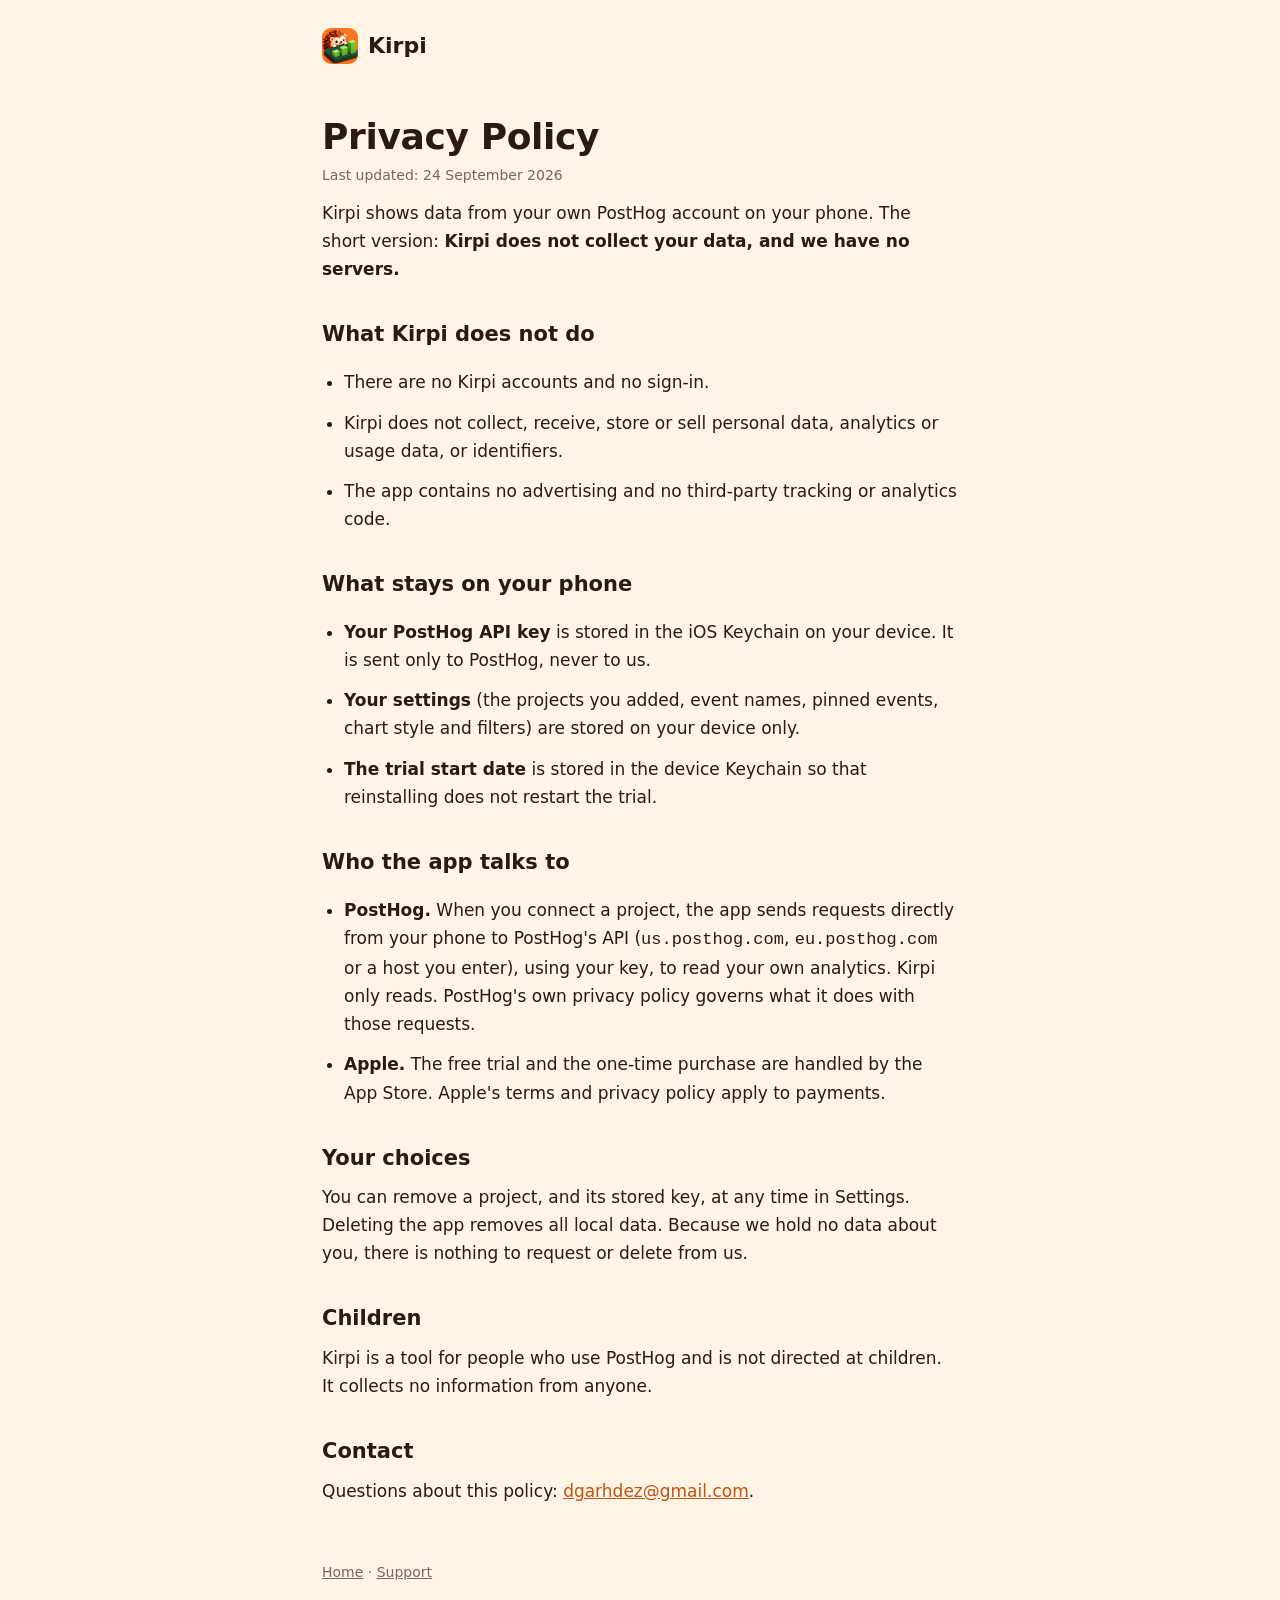
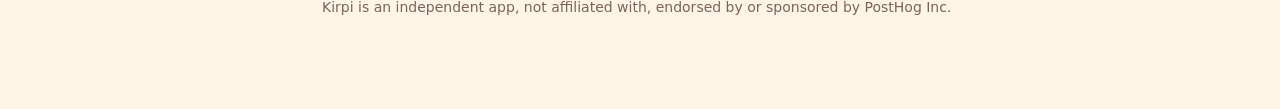
==== privacy/index.html @ 85c3c1c9 "Publish the Kirpi privacy and support pages Co-Authored-By: Claude Sonnet 5 <noreply@anthropic.com>" ====
<!doctype html>
<html lang="en">
<head>
<meta charset="utf-8">
<meta name="viewport" content="width=device-width, initial-scale=1">
<title>Kirpi Privacy Policy</title>
<meta name="description" content="Kirpi collects nothing. No accounts, no servers, no tracking.">
<link rel="icon" href="../assets/icon.png">
<link rel="stylesheet" href="../assets/style.css">
</head>
<body>
<div class="wrap">
  <header><a class="brand" href="../"><img src="../assets/icon.png" alt="">Kirpi</a></header>
  <h1>Privacy Policy</h1>
  <p class="updated">Last updated: 24 September 2026</p>

  <p>Kirpi shows data from your own PostHog account on your phone. The short version: <strong>Kirpi does not collect your data, and we have no servers.</strong></p>

  <h2>What Kirpi does not do</h2>
  <ul>
    <li>There are no Kirpi accounts and no sign-in.</li>
    <li>Kirpi does not collect, receive, store or sell personal data, analytics or usage data, or identifiers.</li>
    <li>The app contains no advertising and no third-party tracking or analytics code.</li>
  </ul>

  <h2>What stays on your phone</h2>
  <ul>
    <li><strong>Your PostHog API key</strong> is stored in the iOS Keychain on your device. It is sent only to PostHog, never to us.</li>
    <li><strong>Your settings</strong> (the projects you added, event names, pinned events, chart style and filters) are stored on your device only.</li>
    <li><strong>The trial start date</strong> is stored in the device Keychain so that reinstalling does not restart the trial.</li>
  </ul>

  <h2>Who the app talks to</h2>
  <ul>
    <li><strong>PostHog.</strong> When you connect a project, the app sends requests directly from your phone to PostHog's API (<code>us.posthog.com</code>, <code>eu.posthog.com</code> or a host you enter), using your key, to read your own analytics. Kirpi only reads. PostHog's own privacy policy governs what it does with those requests.</li>
    <li><strong>Apple.</strong> The free trial and the one-time purchase are handled by the App Store. Apple's terms and privacy policy apply to payments.</li>
  </ul>

  <h2>Your choices</h2>
  <p>You can remove a project, and its stored key, at any time in Settings. Deleting the app removes all local data. Because we hold no data about you, there is nothing to request or delete from us.</p>

  <h2>Children</h2>
  <p>Kirpi is a tool for people who use PostHog and is not directed at children. It collects no information from anyone.</p>

  <h2>Contact</h2>
  <p>Questions about this policy: <a href="mailto:dgarhdez@gmail.com">dgarhdez@gmail.com</a>.</p>

  <footer>
    <p><a href="../">Home</a> · <a href="../support/">Support</a></p>
    <p>Kirpi is an independent app, not affiliated with, endorsed by or sponsored by PostHog Inc.</p>
  </footer>
</div>
</body>
</html>
---- assets/style.css ----
/* Shared by every page. System fonts only: no web-font requests, so the site itself tracks nobody. */
:root { --bg:#fff4e6; --card:#fff; --ink:#2a1a10; --mute:#7a6558; --line:#f0dcc6; --accent:#c2500f; --orange:#fa7526; }
@media (prefers-color-scheme: dark) {
  :root { --bg:#12211a; --card:#1b3226; --ink:#f6efe6; --mute:#a9b8ae; --line:#28463a; --accent:#ff8a45; }
}
* { box-sizing: border-box; }
body { margin: 0; background: var(--bg); color: var(--ink); font: 17px/1.65 -apple-system, "SF Pro Text", system-ui, "Segoe UI", sans-serif; }
.wrap { max-width: 680px; margin: 0 auto; padding: 28px 22px 80px; }
header a.brand { display: inline-flex; align-items: center; gap: 10px; color: var(--ink); text-decoration: none; font-weight: 800; font-size: 22px; }
header img { width: 36px; height: 36px; border-radius: 9px; }
h1 { font-size: 36px; line-height: 1.15; margin: 44px 0 6px; letter-spacing: -0.01em; }
h2 { font-size: 21px; margin: 34px 0 8px; }
p, li { margin: 0 0 12px; }
ul { padding-left: 22px; }
a { color: var(--accent); }
.updated, .note { color: var(--mute); font-size: 14px; }
.hero { text-align: center; padding-top: 48px; }
.hero img { width: 120px; height: 120px; border-radius: 27px; box-shadow: 0 10px 30px rgba(0,0,0,.18); }
.hero h1 { margin-top: 22px; }
.hero .tag { font-size: 20px; color: var(--mute); margin-bottom: 26px; }
.pill { display: inline-block; background: var(--orange); color: #fff; font-weight: 700; padding: 10px 22px; border-radius: 999px; text-decoration: none; }
.links { margin-top: 28px; display: flex; gap: 22px; justify-content: center; flex-wrap: wrap; }
.card { background: var(--card); border: 1px solid var(--line); border-radius: 16px; padding: 4px 20px 8px; margin: 14px 0; }
details { border-bottom: 1px solid var(--line); padding: 12px 0; } details:last-child { border-bottom: 0; }
summary { cursor: pointer; font-weight: 700; }
details p { margin: 8px 0 0; }
footer { margin-top: 56px; color: var(--mute); font-size: 14px; }
footer a { color: var(--mute); }
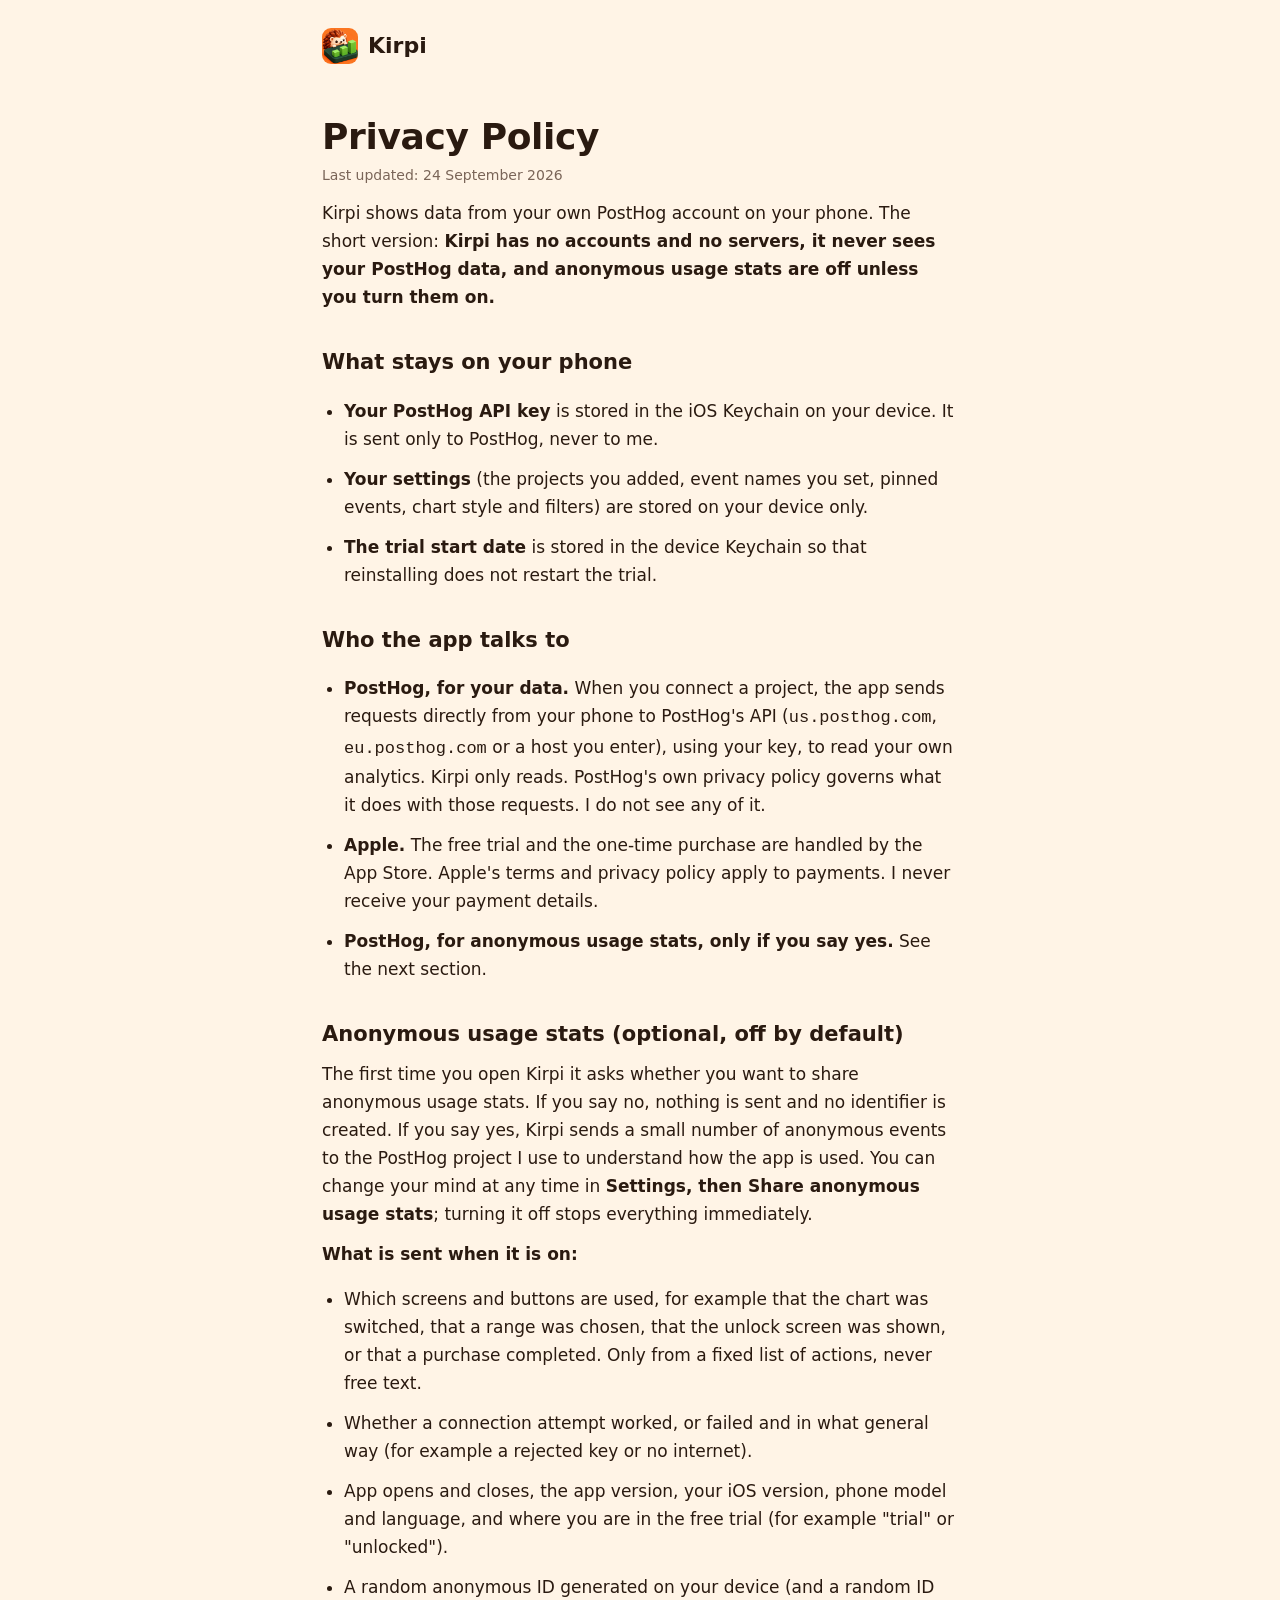
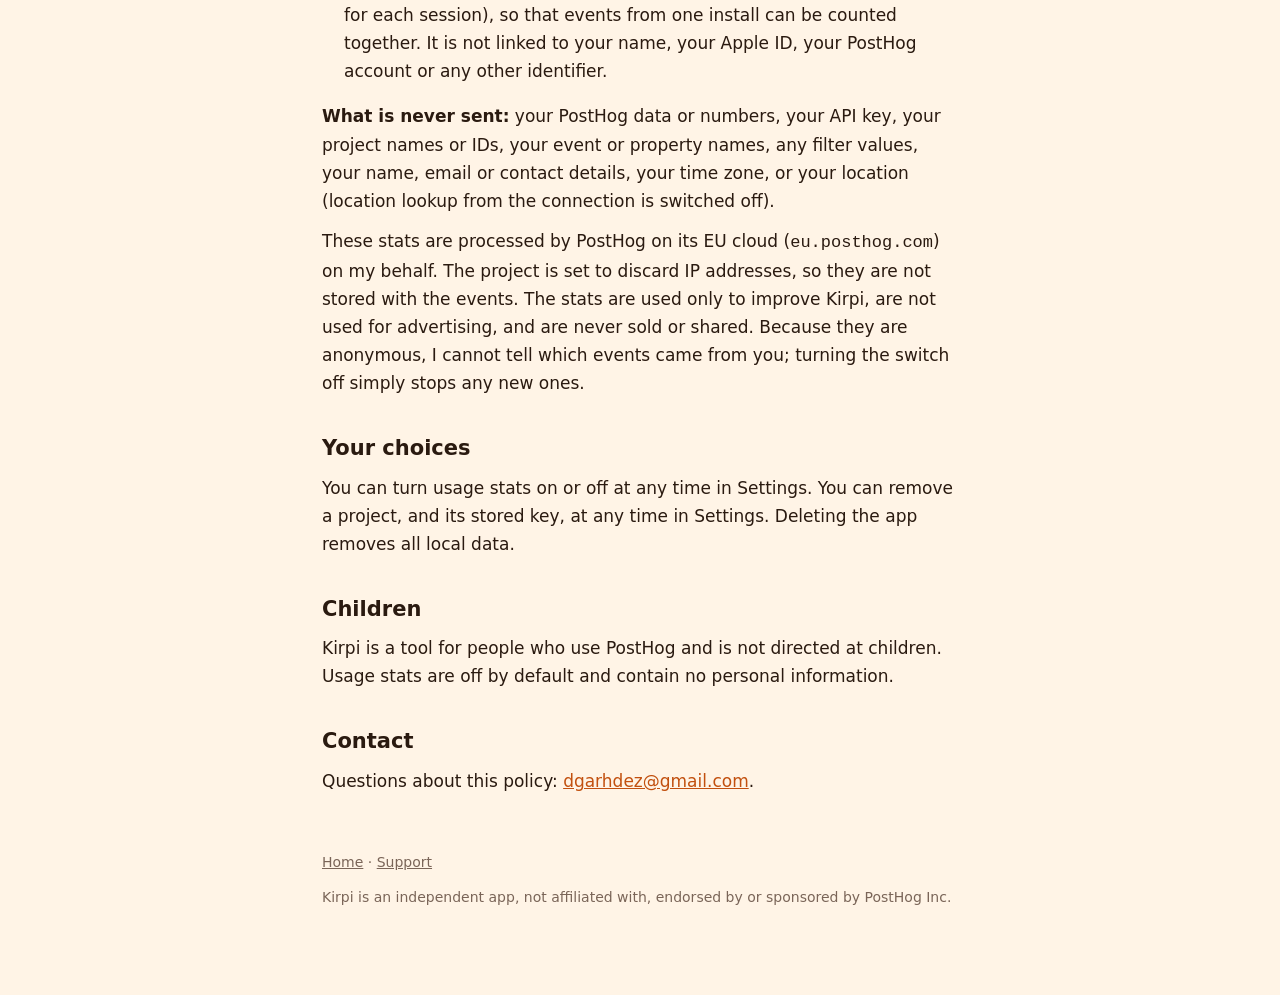
==== commit c140382d: "Update site from the app repo" ====
--- a/privacy/index.html
+++ b/privacy/index.html
@@ -4,7 +4,7 @@
 <meta charset="utf-8">
 <meta name="viewport" content="width=device-width, initial-scale=1">
 <title>Kirpi Privacy Policy</title>
-<meta name="description" content="Kirpi collects nothing. No accounts, no servers, no tracking.">
+<meta name="description" content="Kirpi has no accounts and no servers. Anonymous usage stats are off unless you turn them on.">
 <link rel="icon" href="../assets/icon.png">
 <link rel="stylesheet" href="../assets/style.css">
 </head>
@@ -14,33 +14,39 @@
   <h1>Privacy Policy</h1>
   <p class="updated">Last updated: 24 September 2026</p>
 
-  <p>Kirpi shows data from your own PostHog account on your phone. The short version: <strong>Kirpi does not collect your data, and we have no servers.</strong></p>
-
-  <h2>What Kirpi does not do</h2>
-  <ul>
-    <li>There are no Kirpi accounts and no sign-in.</li>
-    <li>Kirpi does not collect, receive, store or sell personal data, analytics or usage data, or identifiers.</li>
-    <li>The app contains no advertising and no third-party tracking or analytics code.</li>
-  </ul>
+  <p>Kirpi shows data from your own PostHog account on your phone. The short version: <strong>Kirpi has no accounts and no servers, it never sees your PostHog data, and anonymous usage stats are off unless you turn them on.</strong></p>
 
   <h2>What stays on your phone</h2>
   <ul>
-    <li><strong>Your PostHog API key</strong> is stored in the iOS Keychain on your device. It is sent only to PostHog, never to us.</li>
-    <li><strong>Your settings</strong> (the projects you added, event names, pinned events, chart style and filters) are stored on your device only.</li>
+    <li><strong>Your PostHog API key</strong> is stored in the iOS Keychain on your device. It is sent only to PostHog, never to me.</li>
+    <li><strong>Your settings</strong> (the projects you added, event names you set, pinned events, chart style and filters) are stored on your device only.</li>
     <li><strong>The trial start date</strong> is stored in the device Keychain so that reinstalling does not restart the trial.</li>
   </ul>
 
   <h2>Who the app talks to</h2>
   <ul>
-    <li><strong>PostHog.</strong> When you connect a project, the app sends requests directly from your phone to PostHog's API (<code>us.posthog.com</code>, <code>eu.posthog.com</code> or a host you enter), using your key, to read your own analytics. Kirpi only reads. PostHog's own privacy policy governs what it does with those requests.</li>
-    <li><strong>Apple.</strong> The free trial and the one-time purchase are handled by the App Store. Apple's terms and privacy policy apply to payments.</li>
+    <li><strong>PostHog, for your data.</strong> When you connect a project, the app sends requests directly from your phone to PostHog's API (<code>us.posthog.com</code>, <code>eu.posthog.com</code> or a host you enter), using your key, to read your own analytics. Kirpi only reads. PostHog's own privacy policy governs what it does with those requests. I do not see any of it.</li>
+    <li><strong>Apple.</strong> The free trial and the one-time purchase are handled by the App Store. Apple's terms and privacy policy apply to payments. I never receive your payment details.</li>
+    <li><strong>PostHog, for anonymous usage stats, only if you say yes.</strong> See the next section.</li>
   </ul>
 
+  <h2>Anonymous usage stats (optional, off by default)</h2>
+  <p>The first time you open Kirpi it asks whether you want to share anonymous usage stats. If you say no, nothing is sent and no identifier is created. If you say yes, Kirpi sends a small number of anonymous events to the PostHog project I use to understand how the app is used. You can change your mind at any time in <strong>Settings, then Share anonymous usage stats</strong>; turning it off stops everything immediately.</p>
+  <p><strong>What is sent when it is on:</strong></p>
+  <ul>
+    <li>Which screens and buttons are used, for example that the chart was switched, that a range was chosen, that the unlock screen was shown, or that a purchase completed. Only from a fixed list of actions, never free text.</li>
+    <li>Whether a connection attempt worked, or failed and in what general way (for example a rejected key or no internet).</li>
+    <li>App opens and closes, the app version, your iOS version, phone model and language, and where you are in the free trial (for example "trial" or "unlocked").</li>
+    <li>A random anonymous ID generated on your device (and a random ID for each session), so that events from one install can be counted together. It is not linked to your name, your Apple ID, your PostHog account or any other identifier.</li>
+  </ul>
+  <p><strong>What is never sent:</strong> your PostHog data or numbers, your API key, your project names or IDs, your event or property names, any filter values, your name, email or contact details, your time zone, or your location (location lookup from the connection is switched off).</p>
+  <p>These stats are processed by PostHog on its EU cloud (<code>eu.posthog.com</code>) on my behalf. The project is set to discard IP addresses, so they are not stored with the events. The stats are used only to improve Kirpi, are not used for advertising, and are never sold or shared. Because they are anonymous, I cannot tell which events came from you; turning the switch off simply stops any new ones.</p>
+
   <h2>Your choices</h2>
-  <p>You can remove a project, and its stored key, at any time in Settings. Deleting the app removes all local data. Because we hold no data about you, there is nothing to request or delete from us.</p>
+  <p>You can turn usage stats on or off at any time in Settings. You can remove a project, and its stored key, at any time in Settings. Deleting the app removes all local data.</p>
 
   <h2>Children</h2>
-  <p>Kirpi is a tool for people who use PostHog and is not directed at children. It collects no information from anyone.</p>
+  <p>Kirpi is a tool for people who use PostHog and is not directed at children. Usage stats are off by default and contain no personal information.</p>
 
   <h2>Contact</h2>
   <p>Questions about this policy: <a href="mailto:dgarhdez@gmail.com">dgarhdez@gmail.com</a>.</p>
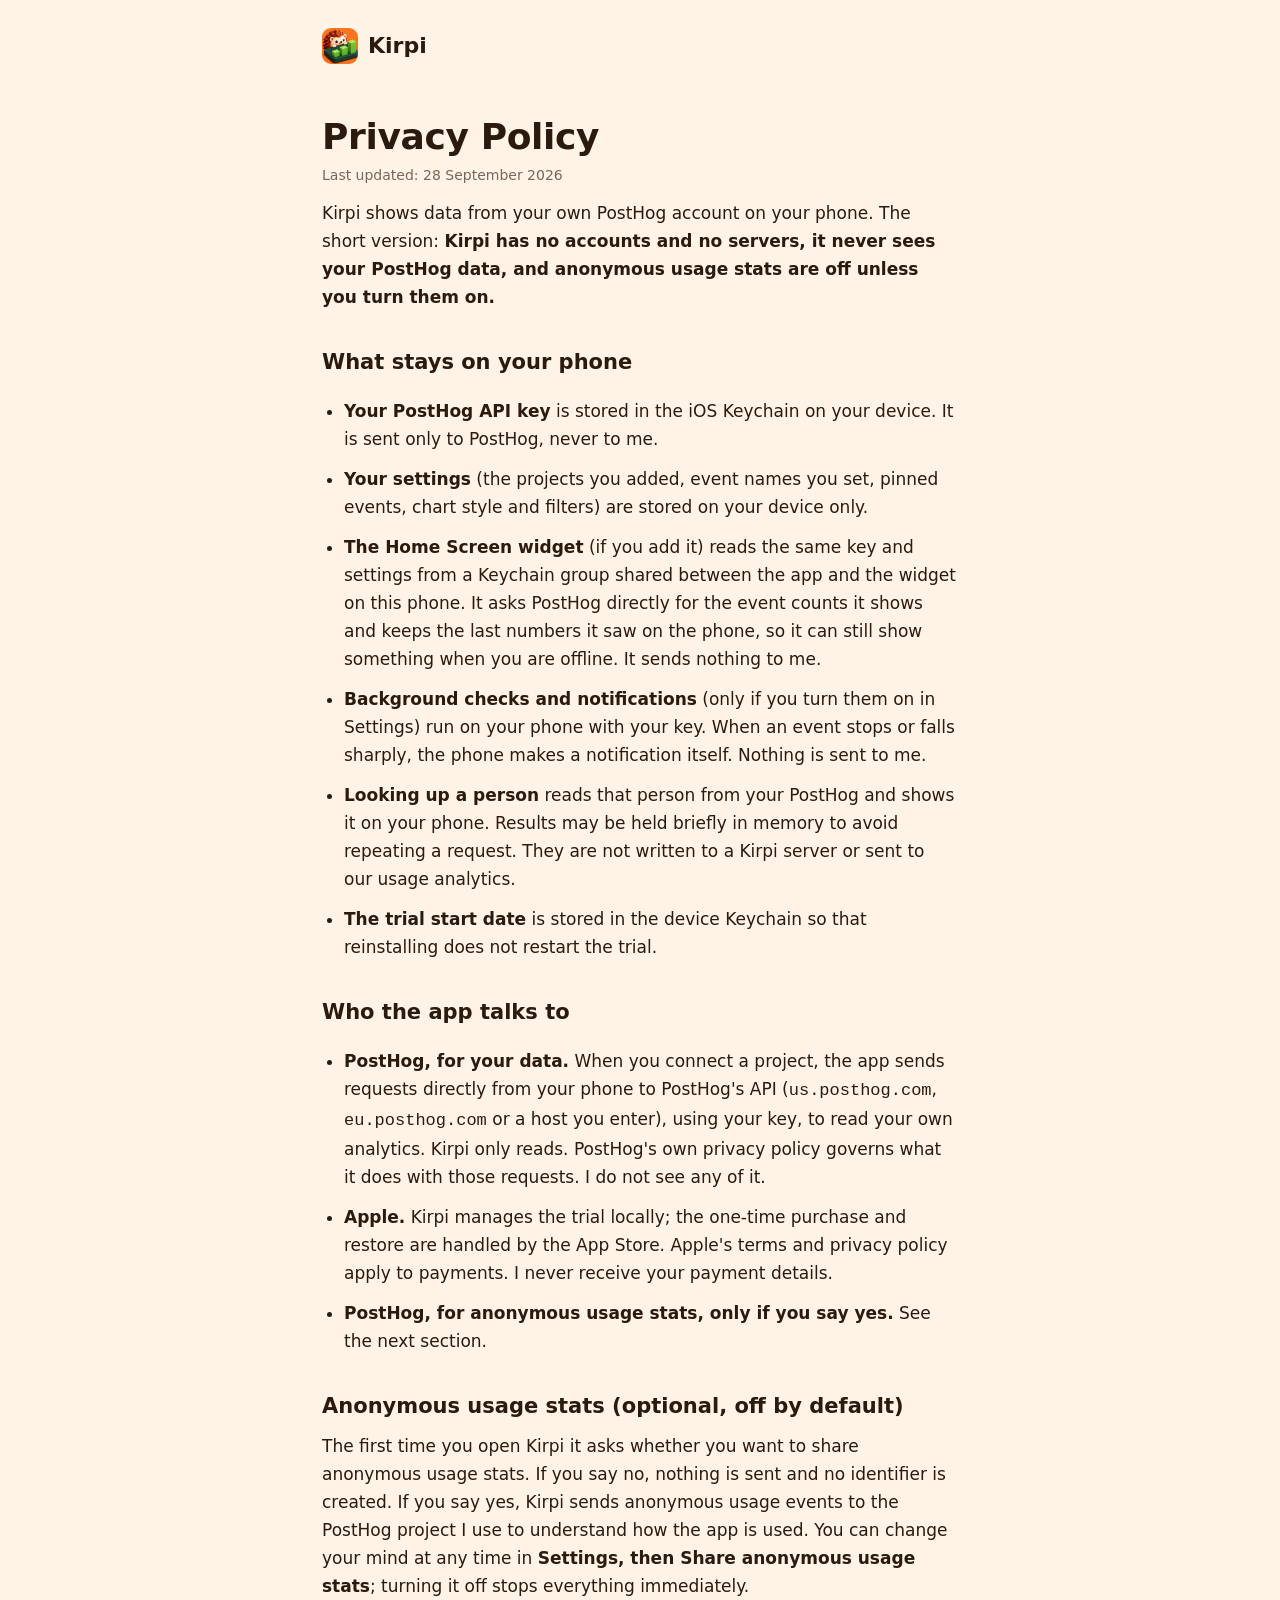
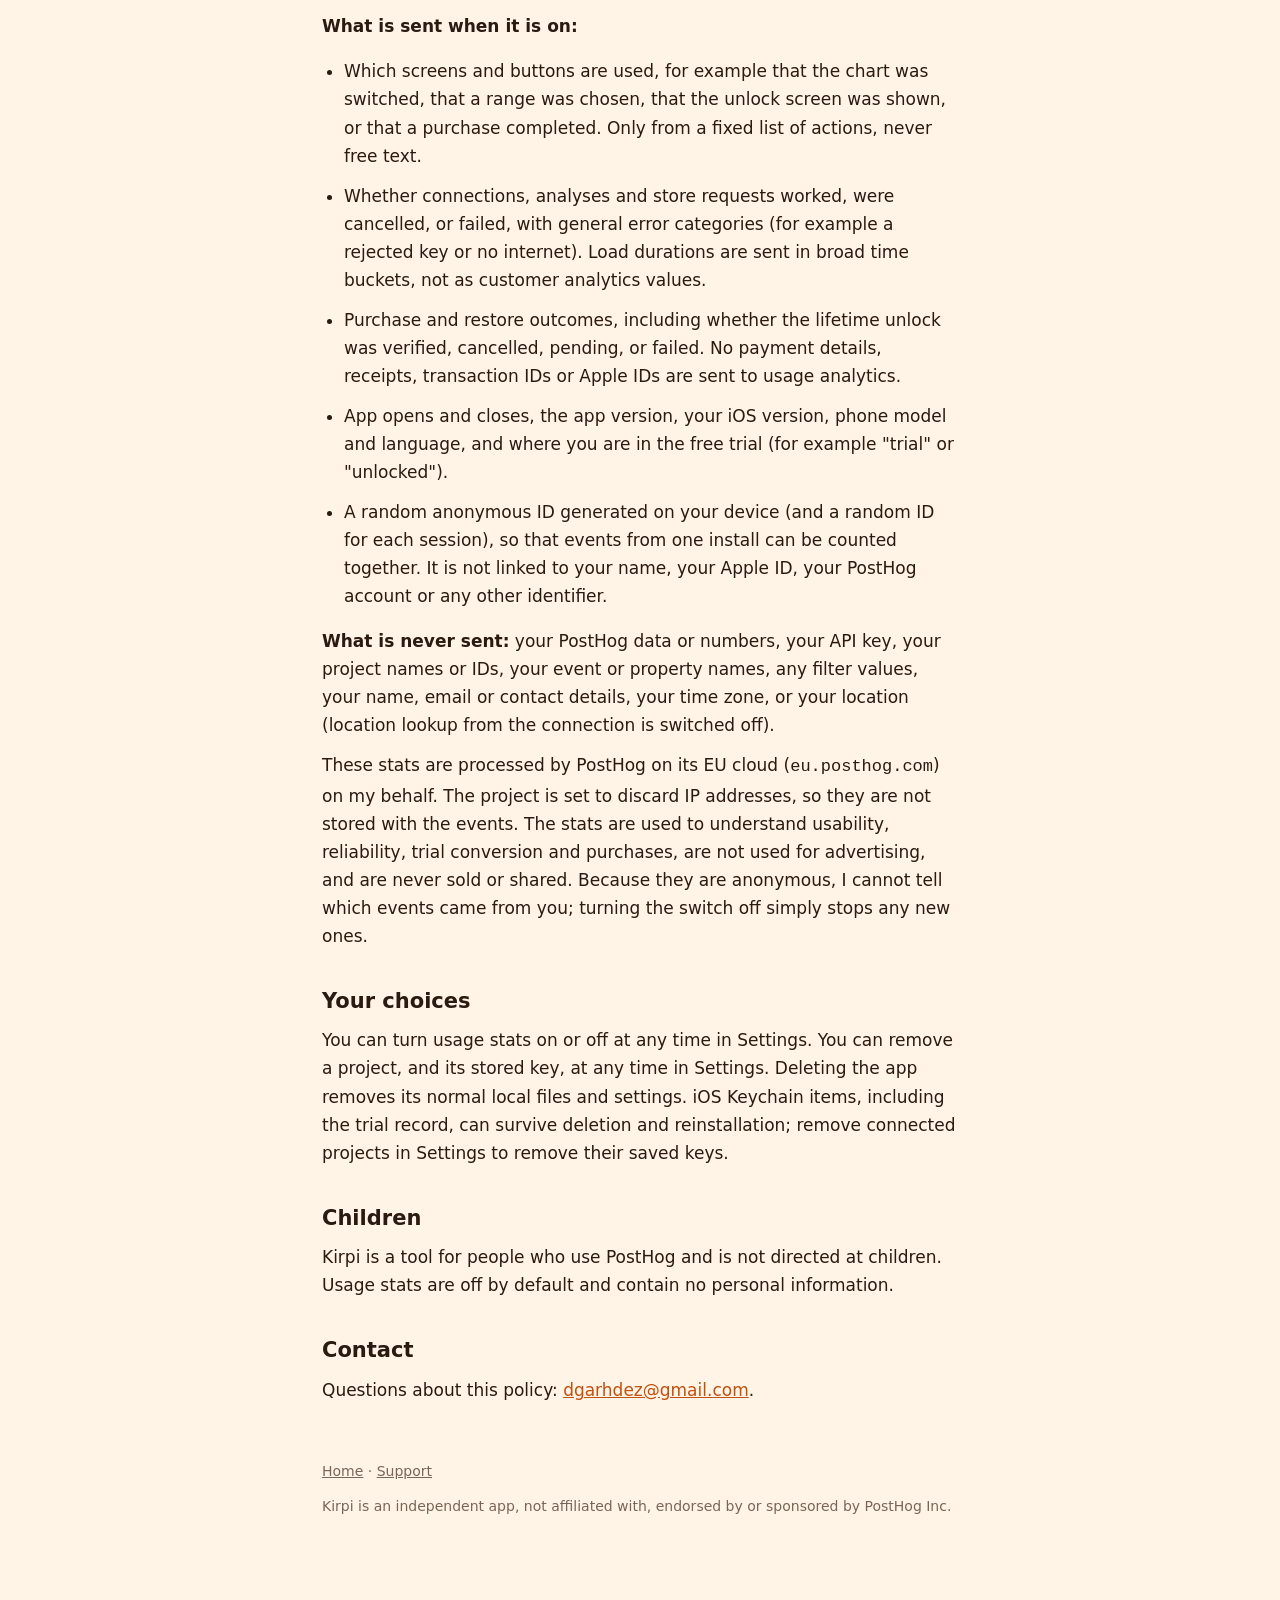
==== commit f7175393: "Update site from the app repo" ====
--- a/privacy/index.html
+++ b/privacy/index.html
@@ -12,7 +12,7 @@
 <div class="wrap">
   <header><a class="brand" href="../"><img src="../assets/icon.png" alt="">Kirpi</a></header>
   <h1>Privacy Policy</h1>
-  <p class="updated">Last updated: 24 September 2026</p>
+  <p class="updated">Last updated: 28 September 2026</p>
 
   <p>Kirpi shows data from your own PostHog account on your phone. The short version: <strong>Kirpi has no accounts and no servers, it never sees your PostHog data, and anonymous usage stats are off unless you turn them on.</strong></p>
 
@@ -20,30 +20,34 @@
   <ul>
     <li><strong>Your PostHog API key</strong> is stored in the iOS Keychain on your device. It is sent only to PostHog, never to me.</li>
     <li><strong>Your settings</strong> (the projects you added, event names you set, pinned events, chart style and filters) are stored on your device only.</li>
+    <li><strong>The Home Screen widget</strong> (if you add it) reads the same key and settings from a Keychain group shared between the app and the widget on this phone. It asks PostHog directly for the event counts it shows and keeps the last numbers it saw on the phone, so it can still show something when you are offline. It sends nothing to me.</li>
+    <li><strong>Background checks and notifications</strong> (only if you turn them on in Settings) run on your phone with your key. When an event stops or falls sharply, the phone makes a notification itself. Nothing is sent to me.</li>
+    <li><strong>Looking up a person</strong> reads that person from your PostHog and shows it on your phone. Results may be held briefly in memory to avoid repeating a request. They are not written to a Kirpi server or sent to our usage analytics.</li>
     <li><strong>The trial start date</strong> is stored in the device Keychain so that reinstalling does not restart the trial.</li>
   </ul>
 
   <h2>Who the app talks to</h2>
   <ul>
     <li><strong>PostHog, for your data.</strong> When you connect a project, the app sends requests directly from your phone to PostHog's API (<code>us.posthog.com</code>, <code>eu.posthog.com</code> or a host you enter), using your key, to read your own analytics. Kirpi only reads. PostHog's own privacy policy governs what it does with those requests. I do not see any of it.</li>
-    <li><strong>Apple.</strong> The free trial and the one-time purchase are handled by the App Store. Apple's terms and privacy policy apply to payments. I never receive your payment details.</li>
+    <li><strong>Apple.</strong> Kirpi manages the trial locally; the one-time purchase and restore are handled by the App Store. Apple's terms and privacy policy apply to payments. I never receive your payment details.</li>
     <li><strong>PostHog, for anonymous usage stats, only if you say yes.</strong> See the next section.</li>
   </ul>
 
   <h2>Anonymous usage stats (optional, off by default)</h2>
-  <p>The first time you open Kirpi it asks whether you want to share anonymous usage stats. If you say no, nothing is sent and no identifier is created. If you say yes, Kirpi sends a small number of anonymous events to the PostHog project I use to understand how the app is used. You can change your mind at any time in <strong>Settings, then Share anonymous usage stats</strong>; turning it off stops everything immediately.</p>
+  <p>The first time you open Kirpi it asks whether you want to share anonymous usage stats. If you say no, nothing is sent and no identifier is created. If you say yes, Kirpi sends anonymous usage events to the PostHog project I use to understand how the app is used. You can change your mind at any time in <strong>Settings, then Share anonymous usage stats</strong>; turning it off stops everything immediately.</p>
   <p><strong>What is sent when it is on:</strong></p>
   <ul>
     <li>Which screens and buttons are used, for example that the chart was switched, that a range was chosen, that the unlock screen was shown, or that a purchase completed. Only from a fixed list of actions, never free text.</li>
-    <li>Whether a connection attempt worked, or failed and in what general way (for example a rejected key or no internet).</li>
+    <li>Whether connections, analyses and store requests worked, were cancelled, or failed, with general error categories (for example a rejected key or no internet). Load durations are sent in broad time buckets, not as customer analytics values.</li>
+    <li>Purchase and restore outcomes, including whether the lifetime unlock was verified, cancelled, pending, or failed. No payment details, receipts, transaction IDs or Apple IDs are sent to usage analytics.</li>
     <li>App opens and closes, the app version, your iOS version, phone model and language, and where you are in the free trial (for example "trial" or "unlocked").</li>
     <li>A random anonymous ID generated on your device (and a random ID for each session), so that events from one install can be counted together. It is not linked to your name, your Apple ID, your PostHog account or any other identifier.</li>
   </ul>
   <p><strong>What is never sent:</strong> your PostHog data or numbers, your API key, your project names or IDs, your event or property names, any filter values, your name, email or contact details, your time zone, or your location (location lookup from the connection is switched off).</p>
-  <p>These stats are processed by PostHog on its EU cloud (<code>eu.posthog.com</code>) on my behalf. The project is set to discard IP addresses, so they are not stored with the events. The stats are used only to improve Kirpi, are not used for advertising, and are never sold or shared. Because they are anonymous, I cannot tell which events came from you; turning the switch off simply stops any new ones.</p>
+  <p>These stats are processed by PostHog on its EU cloud (<code>eu.posthog.com</code>) on my behalf. The project is set to discard IP addresses, so they are not stored with the events. The stats are used to understand usability, reliability, trial conversion and purchases, are not used for advertising, and are never sold or shared. Because they are anonymous, I cannot tell which events came from you; turning the switch off simply stops any new ones.</p>
 
   <h2>Your choices</h2>
-  <p>You can turn usage stats on or off at any time in Settings. You can remove a project, and its stored key, at any time in Settings. Deleting the app removes all local data.</p>
+  <p>You can turn usage stats on or off at any time in Settings. You can remove a project, and its stored key, at any time in Settings. Deleting the app removes its normal local files and settings. iOS Keychain items, including the trial record, can survive deletion and reinstallation; remove connected projects in Settings to remove their saved keys.</p>
 
   <h2>Children</h2>
   <p>Kirpi is a tool for people who use PostHog and is not directed at children. Usage stats are off by default and contain no personal information.</p>
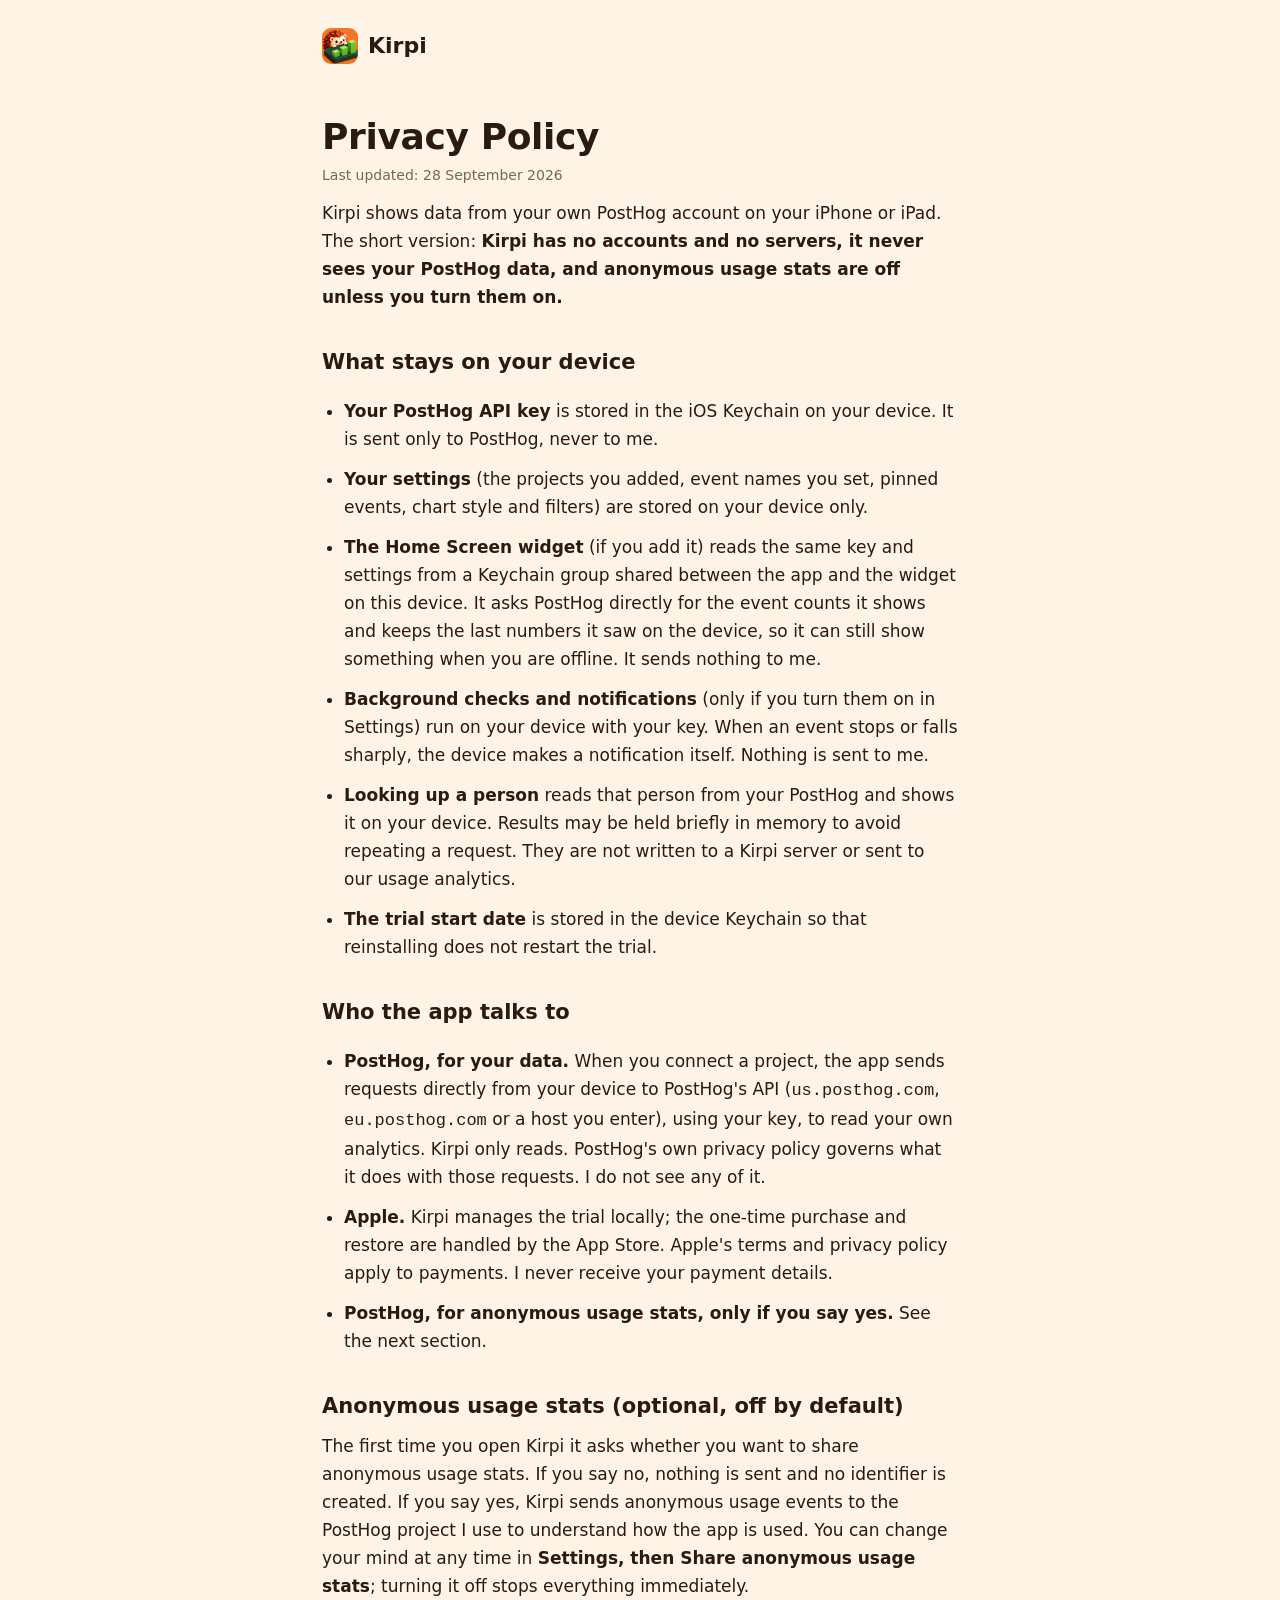
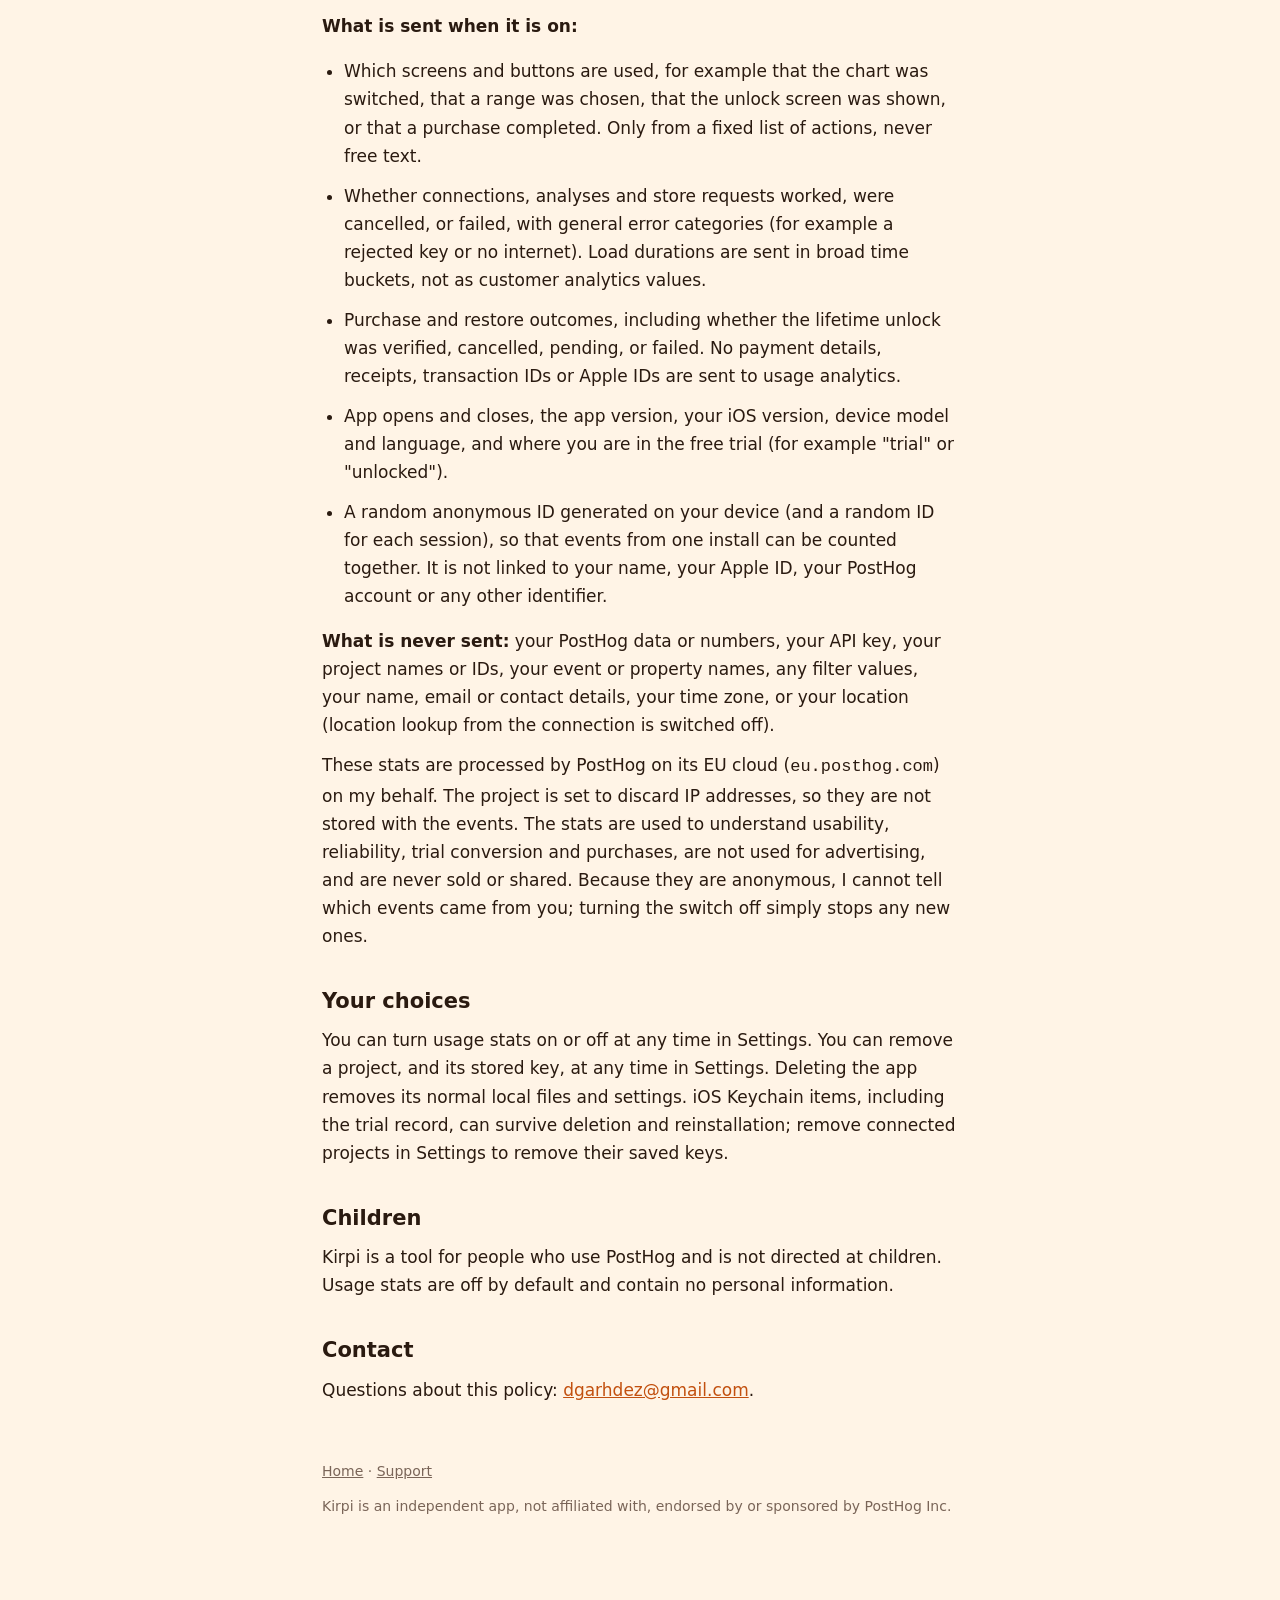
==== commit 2ad49dc5: "Update site from the app repo" ====
--- a/privacy/index.html
+++ b/privacy/index.html
@@ -14,21 +14,21 @@
   <h1>Privacy Policy</h1>
   <p class="updated">Last updated: 28 September 2026</p>
 
-  <p>Kirpi shows data from your own PostHog account on your phone. The short version: <strong>Kirpi has no accounts and no servers, it never sees your PostHog data, and anonymous usage stats are off unless you turn them on.</strong></p>
+  <p>Kirpi shows data from your own PostHog account on your iPhone or iPad. The short version: <strong>Kirpi has no accounts and no servers, it never sees your PostHog data, and anonymous usage stats are off unless you turn them on.</strong></p>
 
-  <h2>What stays on your phone</h2>
+  <h2>What stays on your device</h2>
   <ul>
     <li><strong>Your PostHog API key</strong> is stored in the iOS Keychain on your device. It is sent only to PostHog, never to me.</li>
     <li><strong>Your settings</strong> (the projects you added, event names you set, pinned events, chart style and filters) are stored on your device only.</li>
-    <li><strong>The Home Screen widget</strong> (if you add it) reads the same key and settings from a Keychain group shared between the app and the widget on this phone. It asks PostHog directly for the event counts it shows and keeps the last numbers it saw on the phone, so it can still show something when you are offline. It sends nothing to me.</li>
-    <li><strong>Background checks and notifications</strong> (only if you turn them on in Settings) run on your phone with your key. When an event stops or falls sharply, the phone makes a notification itself. Nothing is sent to me.</li>
-    <li><strong>Looking up a person</strong> reads that person from your PostHog and shows it on your phone. Results may be held briefly in memory to avoid repeating a request. They are not written to a Kirpi server or sent to our usage analytics.</li>
+    <li><strong>The Home Screen widget</strong> (if you add it) reads the same key and settings from a Keychain group shared between the app and the widget on this device. It asks PostHog directly for the event counts it shows and keeps the last numbers it saw on the device, so it can still show something when you are offline. It sends nothing to me.</li>
+    <li><strong>Background checks and notifications</strong> (only if you turn them on in Settings) run on your device with your key. When an event stops or falls sharply, the device makes a notification itself. Nothing is sent to me.</li>
+    <li><strong>Looking up a person</strong> reads that person from your PostHog and shows it on your device. Results may be held briefly in memory to avoid repeating a request. They are not written to a Kirpi server or sent to our usage analytics.</li>
     <li><strong>The trial start date</strong> is stored in the device Keychain so that reinstalling does not restart the trial.</li>
   </ul>
 
   <h2>Who the app talks to</h2>
   <ul>
-    <li><strong>PostHog, for your data.</strong> When you connect a project, the app sends requests directly from your phone to PostHog's API (<code>us.posthog.com</code>, <code>eu.posthog.com</code> or a host you enter), using your key, to read your own analytics. Kirpi only reads. PostHog's own privacy policy governs what it does with those requests. I do not see any of it.</li>
+    <li><strong>PostHog, for your data.</strong> When you connect a project, the app sends requests directly from your device to PostHog's API (<code>us.posthog.com</code>, <code>eu.posthog.com</code> or a host you enter), using your key, to read your own analytics. Kirpi only reads. PostHog's own privacy policy governs what it does with those requests. I do not see any of it.</li>
     <li><strong>Apple.</strong> Kirpi manages the trial locally; the one-time purchase and restore are handled by the App Store. Apple's terms and privacy policy apply to payments. I never receive your payment details.</li>
     <li><strong>PostHog, for anonymous usage stats, only if you say yes.</strong> See the next section.</li>
   </ul>
@@ -40,7 +40,7 @@
     <li>Which screens and buttons are used, for example that the chart was switched, that a range was chosen, that the unlock screen was shown, or that a purchase completed. Only from a fixed list of actions, never free text.</li>
     <li>Whether connections, analyses and store requests worked, were cancelled, or failed, with general error categories (for example a rejected key or no internet). Load durations are sent in broad time buckets, not as customer analytics values.</li>
     <li>Purchase and restore outcomes, including whether the lifetime unlock was verified, cancelled, pending, or failed. No payment details, receipts, transaction IDs or Apple IDs are sent to usage analytics.</li>
-    <li>App opens and closes, the app version, your iOS version, phone model and language, and where you are in the free trial (for example "trial" or "unlocked").</li>
+    <li>App opens and closes, the app version, your iOS version, device model and language, and where you are in the free trial (for example "trial" or "unlocked").</li>
     <li>A random anonymous ID generated on your device (and a random ID for each session), so that events from one install can be counted together. It is not linked to your name, your Apple ID, your PostHog account or any other identifier.</li>
   </ul>
   <p><strong>What is never sent:</strong> your PostHog data or numbers, your API key, your project names or IDs, your event or property names, any filter values, your name, email or contact details, your time zone, or your location (location lookup from the connection is switched off).</p>
